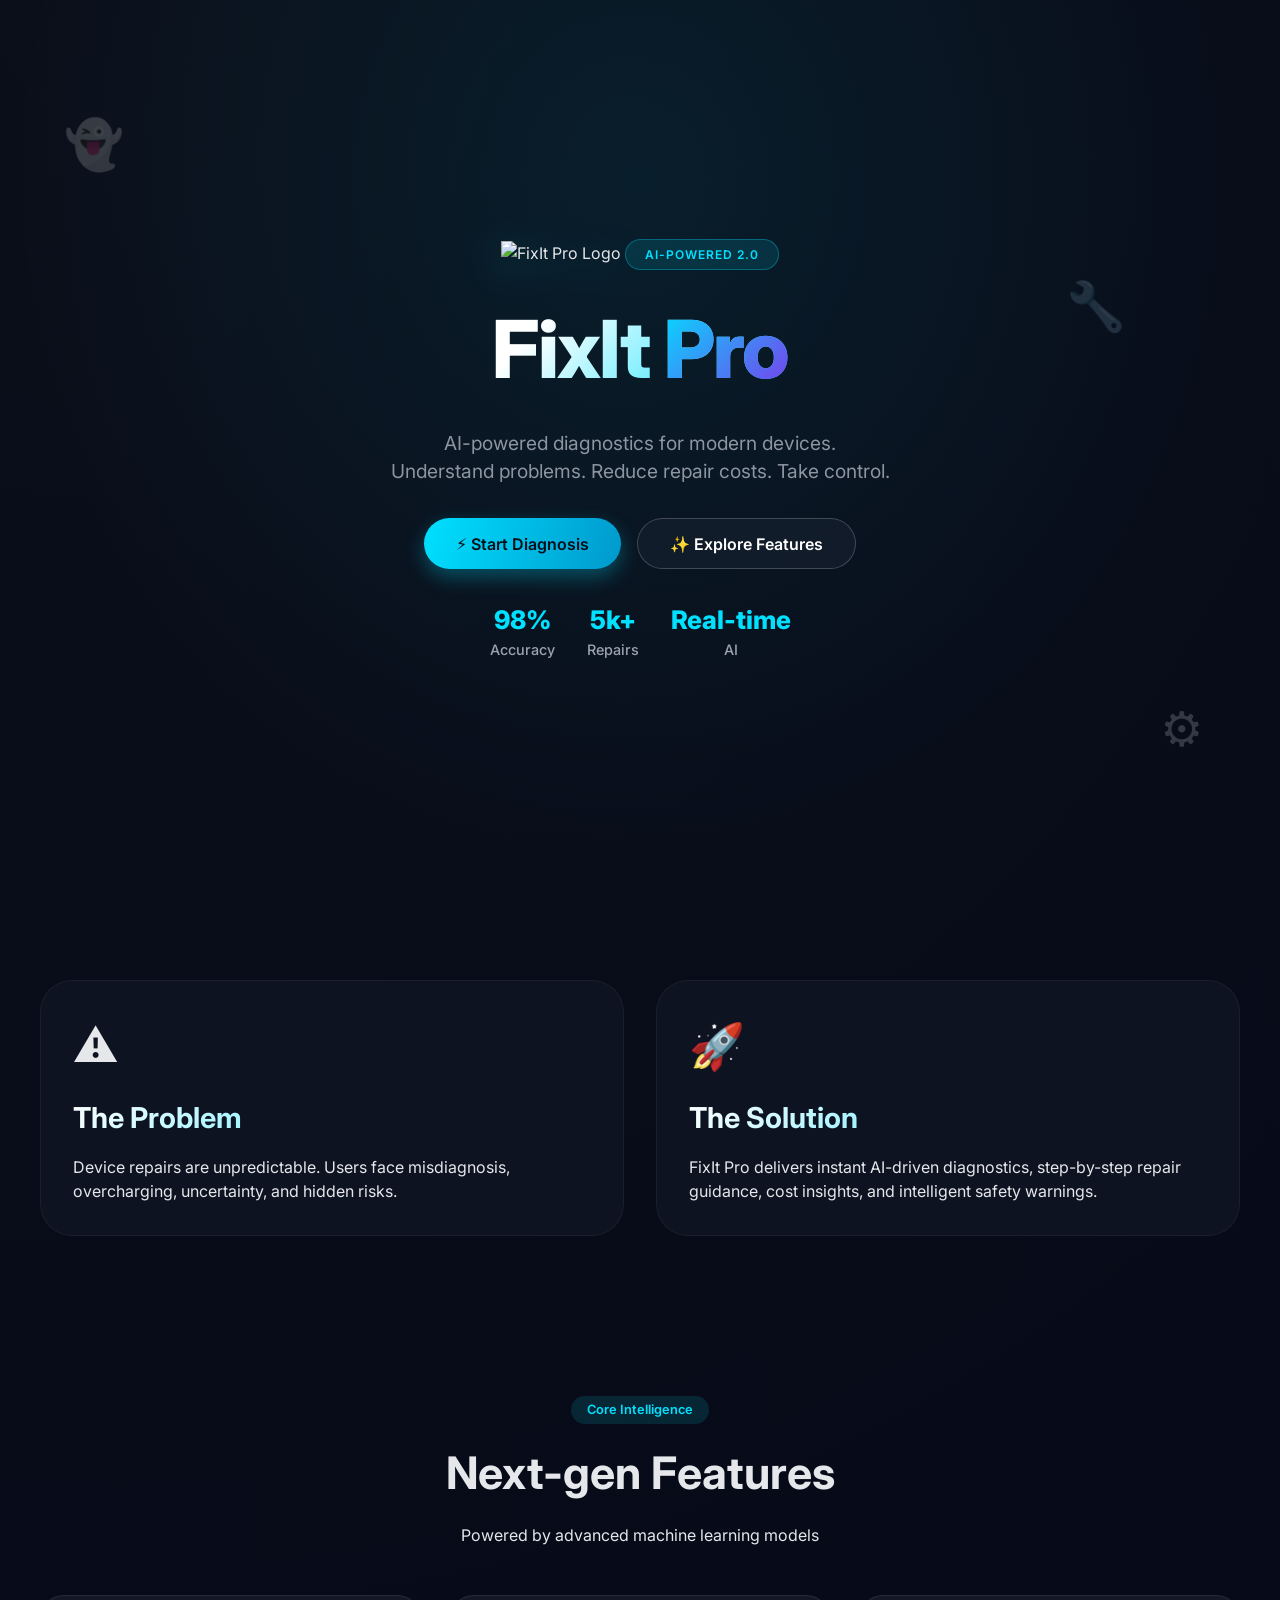
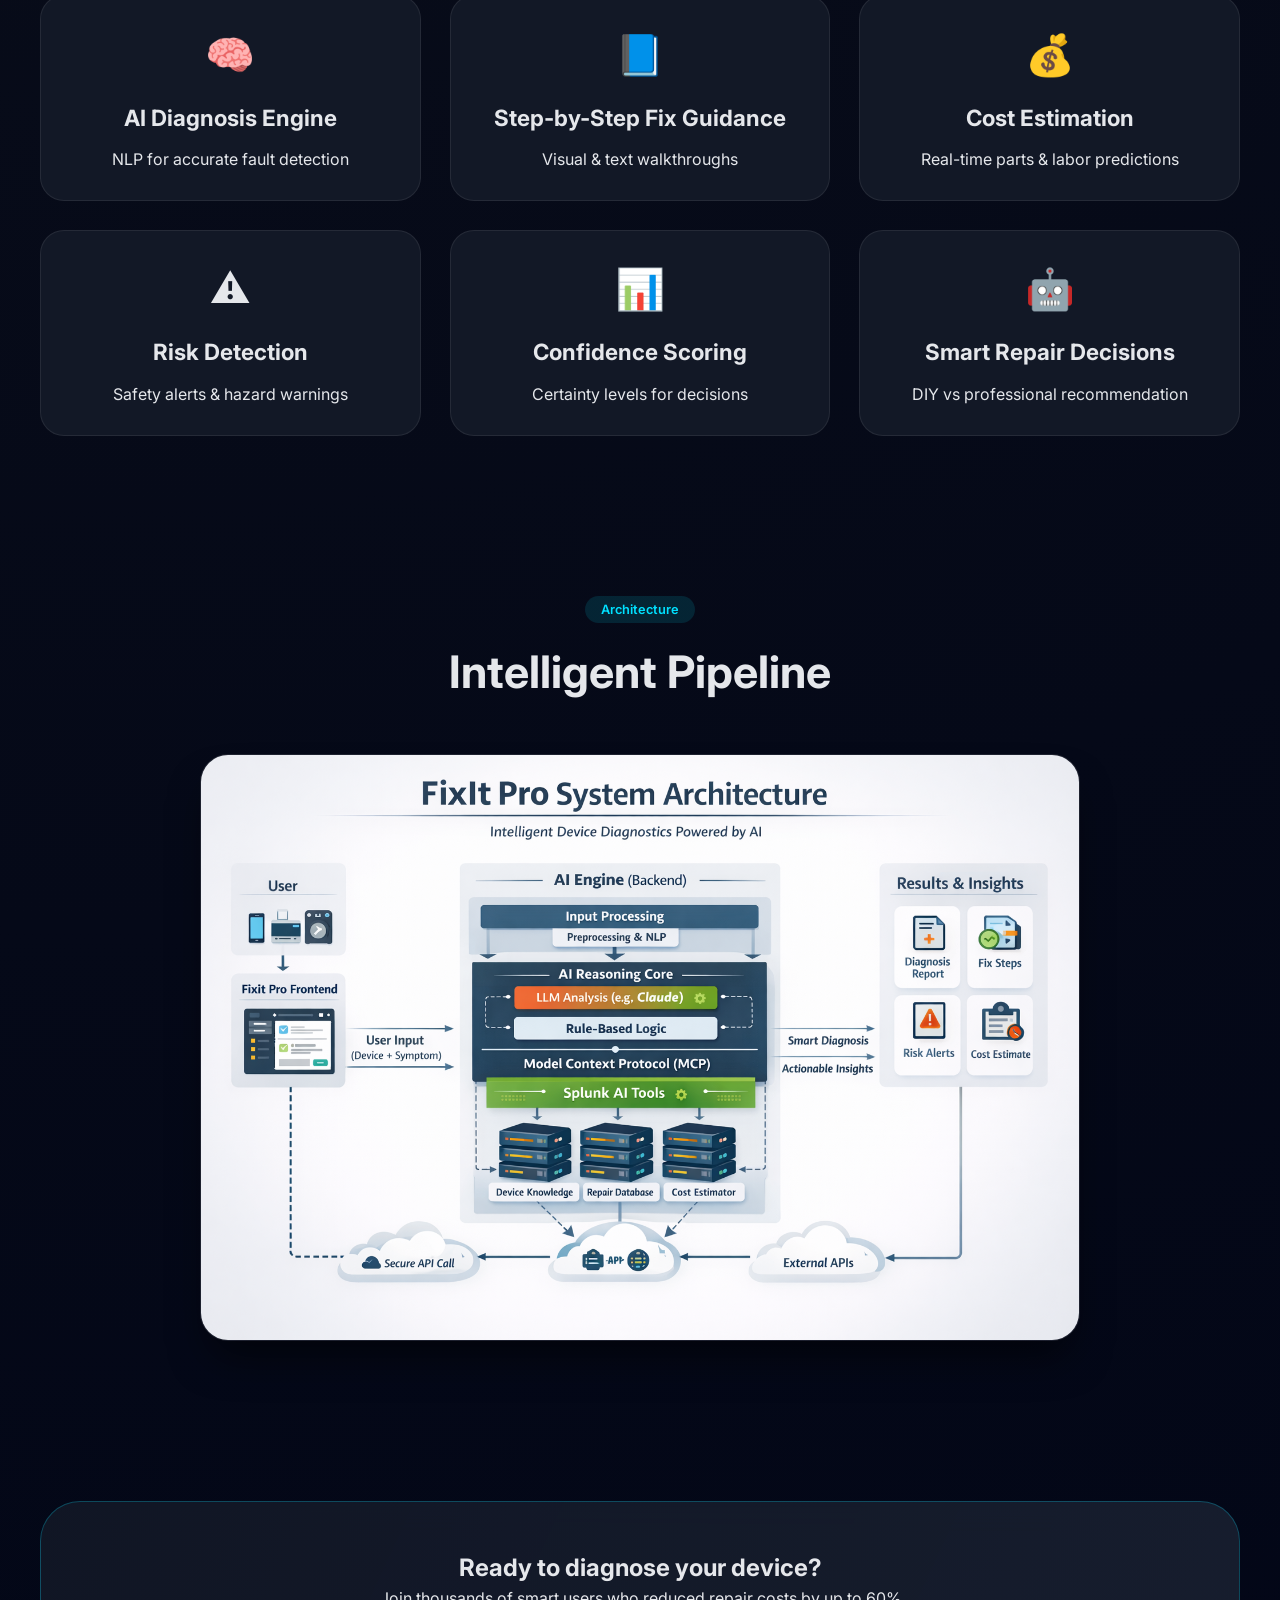
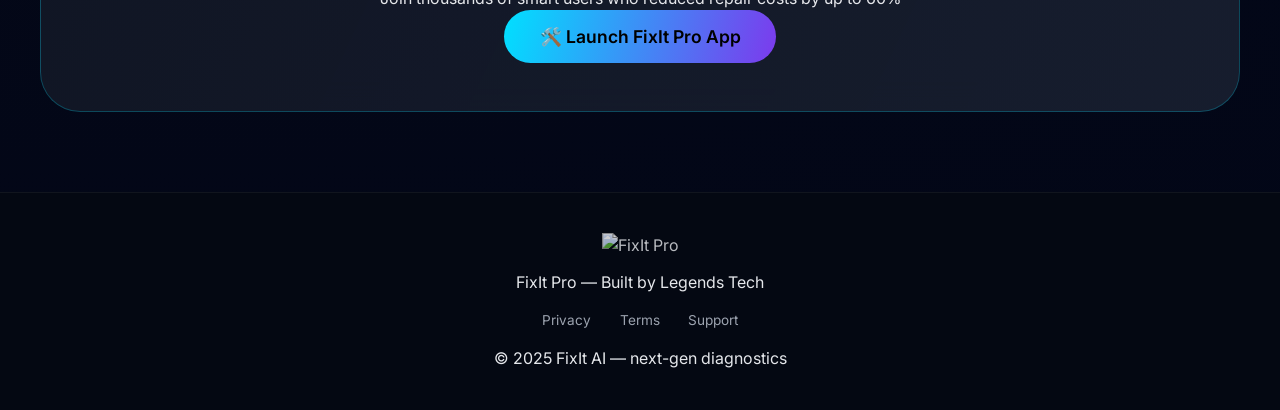
==== index.html @ 6e1b9ca5 "Initial commit — FixIt Pro frontend v2" ====
<!DOCTYPE html>
<html lang="en">
<head>
    <meta charset="UTF-8">
    <meta name="viewport" content="width=device-width, initial-scale=1.0, viewport-fit=cover">
    <title>FixIt Pro | AI-Powered Device Diagnostics</title>
    <link rel="icon" href="./public/fixit-pro-icon.png" />
    <!-- Google Fonts + modern typography -->
    <link href="https://fonts.googleapis.com/css2?family=Inter:opsz,wght@14..32,300;14..32,400;14..32,600;14..32,700;14..32,800&display=swap" rel="stylesheet">
    <style>
        /* ========== GLOBAL RESET & THEME VARIABLES ========== */
        * {
            margin: 0;
            padding: 0;
            box-sizing: border-box;
        }

        :root {
            --bg-main: #0B0F1A;
            --bg-card: #121826;
            --bg-elevated: #1A1F2E;
            --primary: #00E0FF;
            --primary-glow: rgba(0, 224, 255, 0.4);
            --secondary: #7C3AED;
            --secondary-glow: rgba(124, 58, 237, 0.3);
            --danger: #EF4444;
            --success: #10B981;
            --warning: #F59E0B;
            --text-main: #E5E7EB;
            --text-muted: #9CA3AF;
            --border-light: rgba(255,255,255,0.08);
            --transition-fast: 0.2s ease;
            --transition-smooth: 0.4s cubic-bezier(0.2, 0.9, 0.4, 1.1);
        }

        body {
            font-family: 'Inter', 'Segoe UI', system-ui, -apple-system, sans-serif;
            background: radial-gradient(circle at 10% 0%, #0B0F1A, #020617);
            color: var(--text-main);
            overflow-x: hidden;
            line-height: 1.5;
        }

        /* ========== LANDING PAGE STYLES ========== */
        .hero {
            min-height: 100vh;
            display: flex;
            align-items: center;
            justify-content: center;
            position: relative;
            padding: 2rem 1.5rem;
            text-align: center;
            background: radial-gradient(ellipse at 50% 20%, rgba(0,224,255,0.08), transparent 70%);
            overflow: hidden;
        }

        .hero-content {
            max-width: 900px;
            z-index: 2;
            animation: fadeInUp 1s ease-out;
        }

        .hero-logo {
            width: 130px;
            margin-bottom: 1.2rem;
            filter: drop-shadow(0 8px 20px rgba(0,224,255,0.3));
            transition: transform 0.3s ease;
        }

        .hero-logo:hover {
            transform: scale(1.02);
        }

        .hero-badge {
            background: rgba(0,224,255,0.12);
            backdrop-filter: blur(8px);
            padding: 0.35rem 1.2rem;
            border-radius: 40px;
            font-size: 0.75rem;
            font-weight: 600;
            letter-spacing: 1px;
            display: inline-block;
            margin-bottom: 1.2rem;
            color: var(--primary);
            border: 1px solid rgba(0,224,255,0.3);
            text-transform: uppercase;
        }

        .hero-title {
            font-size: clamp(2.8rem, 8vw, 5rem);
            font-weight: 800;
            background: linear-gradient(135deg, #FFFFFF 30%, var(--primary) 80%);
            background-clip: text;
            -webkit-background-clip: text;
            color: transparent;
            margin-bottom: 1rem;
            letter-spacing: -0.02em;
        }

        .glow {
            background: linear-gradient(135deg, var(--primary), var(--secondary));
            background-clip: text;
            -webkit-background-clip: text;
            color: transparent;
        }

        .hero-text {
            max-width: 600px;
            margin: 1.2rem auto;
            font-size: 1.2rem;
            opacity: 0.9;
            color: var(--text-muted);
        }

        .hero-buttons {
            display: flex;
            gap: 1rem;
            justify-content: center;
            flex-wrap: wrap;
            margin: 2rem 0 2rem;
        }

        .cta-btn {
            padding: 0.9rem 2rem;
            border: none;
            border-radius: 60px;
            font-weight: 600;
            font-size: 1rem;
            cursor: pointer;
            transition: all var(--transition-fast);
            font-family: inherit;
        }

        .primary-cta {
            background: linear-gradient(105deg, var(--primary), #0099cc);
            color: #0a0f1a;
            box-shadow: 0 8px 20px rgba(0,224,255,0.3);
        }

        .primary-cta:hover {
            transform: translateY(-4px);
            box-shadow: 0 16px 28px rgba(0,224,255,0.4);
        }

        .secondary-cta {
            background: rgba(20, 30, 45, 0.8);
            backdrop-filter: blur(12px);
            border: 1px solid rgba(255,255,255,0.2);
            color: white;
        }

        .secondary-cta:hover {
            background: rgba(0,224,255,0.15);
            border-color: var(--primary);
        }

        .hero-stats {
            display: flex;
            gap: 2rem;
            justify-content: center;
            margin-top: 2rem;
            flex-wrap: wrap;
        }

        .stat {
            font-size: 0.9rem;
            font-weight: 500;
            color: var(--text-muted);
        }

        .stat span {
            display: block;
            font-size: 1.6rem;
            font-weight: 800;
            color: var(--primary);
        }

        .hero-ghost {
            position: absolute;
            font-size: 3rem;
            opacity: 0.2;
            pointer-events: none;
            animation: float 10s infinite ease-in-out;
            z-index: 0;
        }

        .g1 { top: 12%; left: 5%; animation-duration: 14s; }
        .g2 { bottom: 15%; right: 6%; animation-duration: 12s; }
        .g3 { top: 30%; right: 12%; animation-duration: 18s; }

        @keyframes float {
            0%,100% { transform: translateY(0px) rotate(0deg); }
            50% { transform: translateY(-25px) rotate(5deg); }
        }

        @keyframes fadeInUp {
            from { opacity: 0; transform: translateY(30px); }
            to { opacity: 1; transform: translateY(0); }
        }

        .section {
            padding: 5rem 1rem;
        }

        .container-responsive {
            max-width: 1280px;
            margin: 0 auto;
            padding: 0 1.5rem;
        }

        .two-columns {
            display: grid;
            grid-template-columns: repeat(auto-fit, minmax(280px, 1fr));
            gap: 2rem;
        }

        .info-card {
            background: rgba(18, 24, 38, 0.7);
            backdrop-filter: blur(12px);
            border-radius: 2rem;
            padding: 2rem;
            border: 1px solid rgba(255,255,255,0.05);
            transition: transform var(--transition-smooth);
        }

        .info-card:hover {
            transform: translateY(-6px);
            border-color: rgba(0,224,255,0.2);
        }

        .card-icon {
            font-size: 2.8rem;
            margin-bottom: 1rem;
        }

        .info-card h2 {
            font-size: 1.8rem;
            margin-bottom: 1rem;
            background: linear-gradient(135deg, #fff, var(--primary));
            background-clip: text;
            -webkit-background-clip: text;
            color: transparent;
        }

        .section-header {
            text-align: center;
            margin-bottom: 3rem;
        }

        .section-tag {
            display: inline-block;
            background: rgba(0,224,255,0.12);
            padding: 0.25rem 1rem;
            border-radius: 40px;
            font-size: 0.8rem;
            font-weight: 600;
            color: var(--primary);
            margin-bottom: 1rem;
        }

        .section-header h2 {
            font-size: clamp(2rem, 5vw, 2.8rem);
            font-weight: 700;
            margin-bottom: 1rem;
        }

        .grid {
            display: grid;
            grid-template-columns: repeat(auto-fit, minmax(280px, 1fr));
            gap: 1.8rem;
        }

        .card {
            background: var(--bg-card);
            border-radius: 1.5rem;
            padding: 1.8rem;
            text-align: center;
            transition: all var(--transition-smooth);
            border: 1px solid var(--border-light);
        }

        .card:hover {
            transform: translateY(-8px);
            border-color: rgba(0,224,255,0.4);
            box-shadow: 0 20px 35px -12px rgba(0,0,0,0.5);
        }

        .card-icon-small {
            font-size: 2.5rem;
            margin-bottom: 1rem;
        }

        .card h3 {
            font-size: 1.4rem;
            margin-bottom: 0.8rem;
        }

        .arch-img {
            width: 100%;
            max-width: 880px;
            border-radius: 28px;
            box-shadow: 0 25px 40px -12px rgba(0,0,0,0.6);
            margin: 0 auto;
            display: block;
            border: 1px solid rgba(255,255,255,0.1);
        }

        .cta-glass {
            background: linear-gradient(115deg, rgba(18,24,38,0.9), rgba(28,35,52,0.8));
            backdrop-filter: blur(16px);
            border-radius: 2.5rem;
            padding: 3rem 2rem;
            text-align: center;
            border: 1px solid rgba(0,224,255,0.25);
        }

        .large-cta {
            background: linear-gradient(105deg, var(--primary), var(--secondary));
            padding: 1rem 2.2rem;
            font-size: 1.1rem;
        }

        .footer {
            background: rgba(5, 8, 18, 0.9);
            border-top: 1px solid rgba(255,255,255,0.05);
            padding: 2.5rem 1rem;
            text-align: center;
        }

        .footer-logo {
            width: 50px;
            margin-bottom: 0.8rem;
            opacity: 0.8;
        }

        .footer-links {
            display: flex;
            gap: 1.8rem;
            justify-content: center;
            margin: 1rem 0;
            flex-wrap: wrap;
        }

        .footer-links a {
            color: var(--text-muted);
            text-decoration: none;
            font-size: 0.85rem;
        }

        .footer-links a:hover {
            color: var(--primary);
        }

        @media (max-width: 640px) {
            .hero-buttons { flex-direction: column; align-items: center; }
            .cta-btn { width: 80%; }
            .section { padding: 3rem 1rem; }
        }
    </style>
</head>
<body>

<!-- HERO SECTION -->
<header class="hero">
    <div class="hero-content">
        <img src="./public/fixit-pro-logo.png" class="hero-logo" alt="FixIt Pro Logo" />
        <div class="hero-badge">AI-POWERED 2.0</div>
        <h1 class="hero-title">FixIt <span class="glow">Pro</span></h1>
        <p class="hero-text">
            AI-powered diagnostics for modern devices.<br>
            Understand problems. Reduce repair costs. Take control.
        </p>
        <div class="hero-buttons">
            <button onclick="window.location.href='app.html'" class="cta-btn primary-cta">
                ⚡ Start Diagnosis
            </button>
            <button onclick="document.getElementById('features').scrollIntoView({behavior:'smooth'})" class="cta-btn secondary-cta">
                ✨ Explore Features
            </button>
        </div>
        <div class="hero-stats">
            <div class="stat"><span>98%</span> Accuracy</div>
            <div class="stat"><span>5k+</span> Repairs</div>
            <div class="stat"><span>Real-time</span> AI</div>
        </div>
    </div>
    <div class="hero-ghost g1">👻</div>
    <div class="hero-ghost g2">⚙️</div>
    <div class="hero-ghost g3">🔧</div>
</header>

<!-- PROBLEM & SOLUTION SECTION -->
<section class="section" id="problem-solution">
    <div class="container-responsive">
        <div class="two-columns">
            <div class="info-card problem-card">
                <div class="card-icon">⚠️</div>
                <h2>The Problem</h2>
                <p>Device repairs are unpredictable. Users face misdiagnosis, overcharging, uncertainty, and hidden risks.</p>
            </div>
            <div class="info-card solution-card">
                <div class="card-icon">🚀</div>
                <h2>The Solution</h2>
                <p>FixIt Pro delivers instant AI-driven diagnostics, step-by-step repair guidance, cost insights, and intelligent safety warnings.</p>
            </div>
        </div>
    </div>
</section>

<!-- FEATURES SECTION -->
<section class="section" id="features">
    <div class="container-responsive">
        <div class="section-header">
            <span class="section-tag">Core Intelligence</span>
            <h2>Next-gen Features</h2>
            <p>Powered by advanced machine learning models</p>
        </div>
        <div class="grid">
            <div class="card"><div class="card-icon-small">🧠</div><h3>AI Diagnosis Engine</h3><p>NLP for accurate fault detection</p></div>
            <div class="card"><div class="card-icon-small">📘</div><h3>Step-by-Step Fix Guidance</h3><p>Visual & text walkthroughs</p></div>
            <div class="card"><div class="card-icon-small">💰</div><h3>Cost Estimation</h3><p>Real-time parts & labor predictions</p></div>
            <div class="card"><div class="card-icon-small">⚠️</div><h3>Risk Detection</h3><p>Safety alerts & hazard warnings</p></div>
            <div class="card"><div class="card-icon-small">📊</div><h3>Confidence Scoring</h3><p>Certainty levels for decisions</p></div>
            <div class="card"><div class="card-icon-small">🤖</div><h3>Smart Repair Decisions</h3><p>DIY vs professional recommendation</p></div>
        </div>
    </div>
</section>

<!-- ARCHITECTURE SECTION -->
<section class="section">
    <div class="container-responsive">
        <div class="section-header">
            <span class="section-tag">Architecture</span>
            <h2>Intelligent Pipeline</h2>
        </div>
        <img src="./public/fixIt-pro-architechure.png" class="arch-img" alt="Architecture">
    </div>
</section>

<!-- CALL TO ACTION SECTION -->
<section class="section cta-section">
    <div class="container-responsive">
        <div class="cta-glass">
            <h2>Ready to diagnose your device?</h2>
            <p>Join thousands of smart users who reduced repair costs by up to 60%</p>
            <button onclick="window.location.href='app.html'" class="cta-btn large-cta">
                🛠️ Launch FixIt Pro App
            </button>
        </div>
    </div>
</section>

<!-- FOOTER -->
<footer class="footer">
    <div class="footer-content">
        <img src="./public/fixit-pro-logo.png" class="footer-logo" alt="FixIt Pro">
        <p>FixIt Pro — Built by Legends Tech</p>
        <div class="footer-links">
            <a href="#">Privacy</a>
            <a href="#">Terms</a>
            <a href="#">Support</a>
        </div>
        <div class="footer-copy">© 2025 FixIt AI — next-gen diagnostics</div>
    </div>
</footer>

</body>
</html>
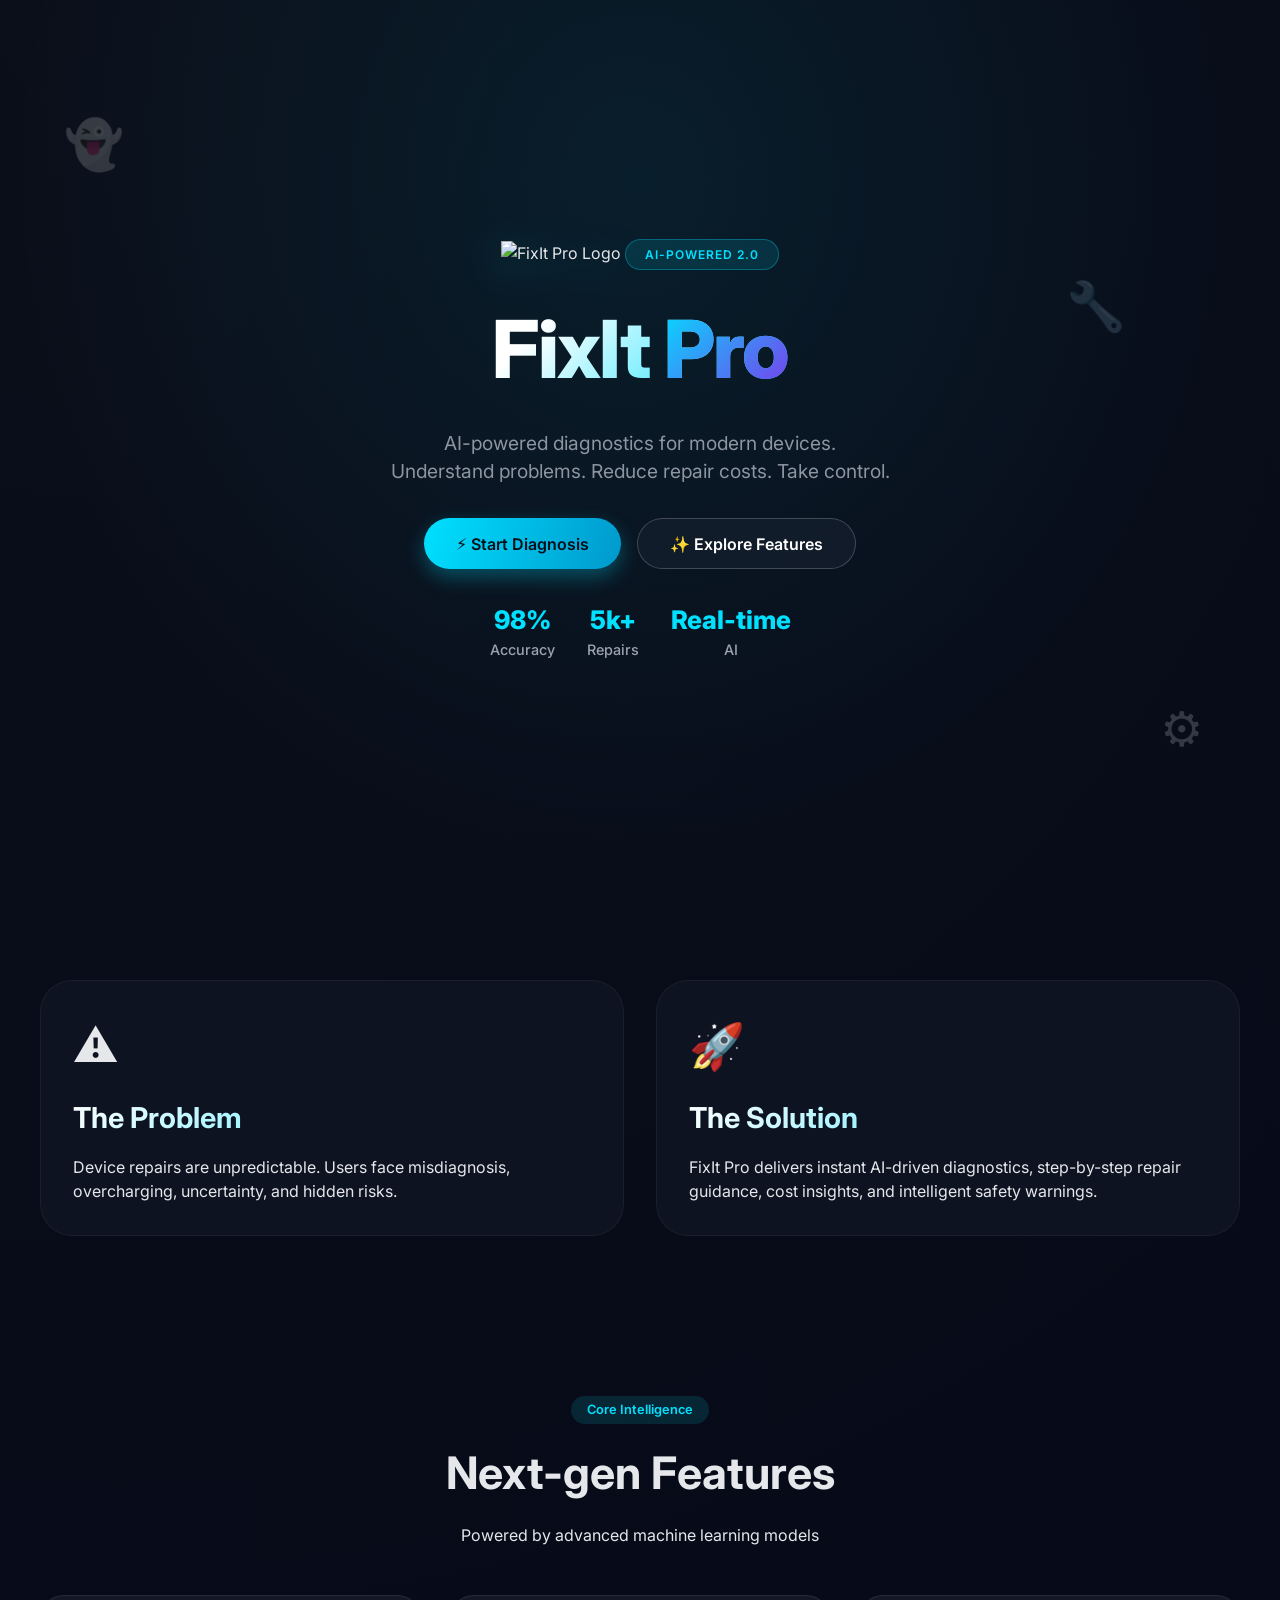
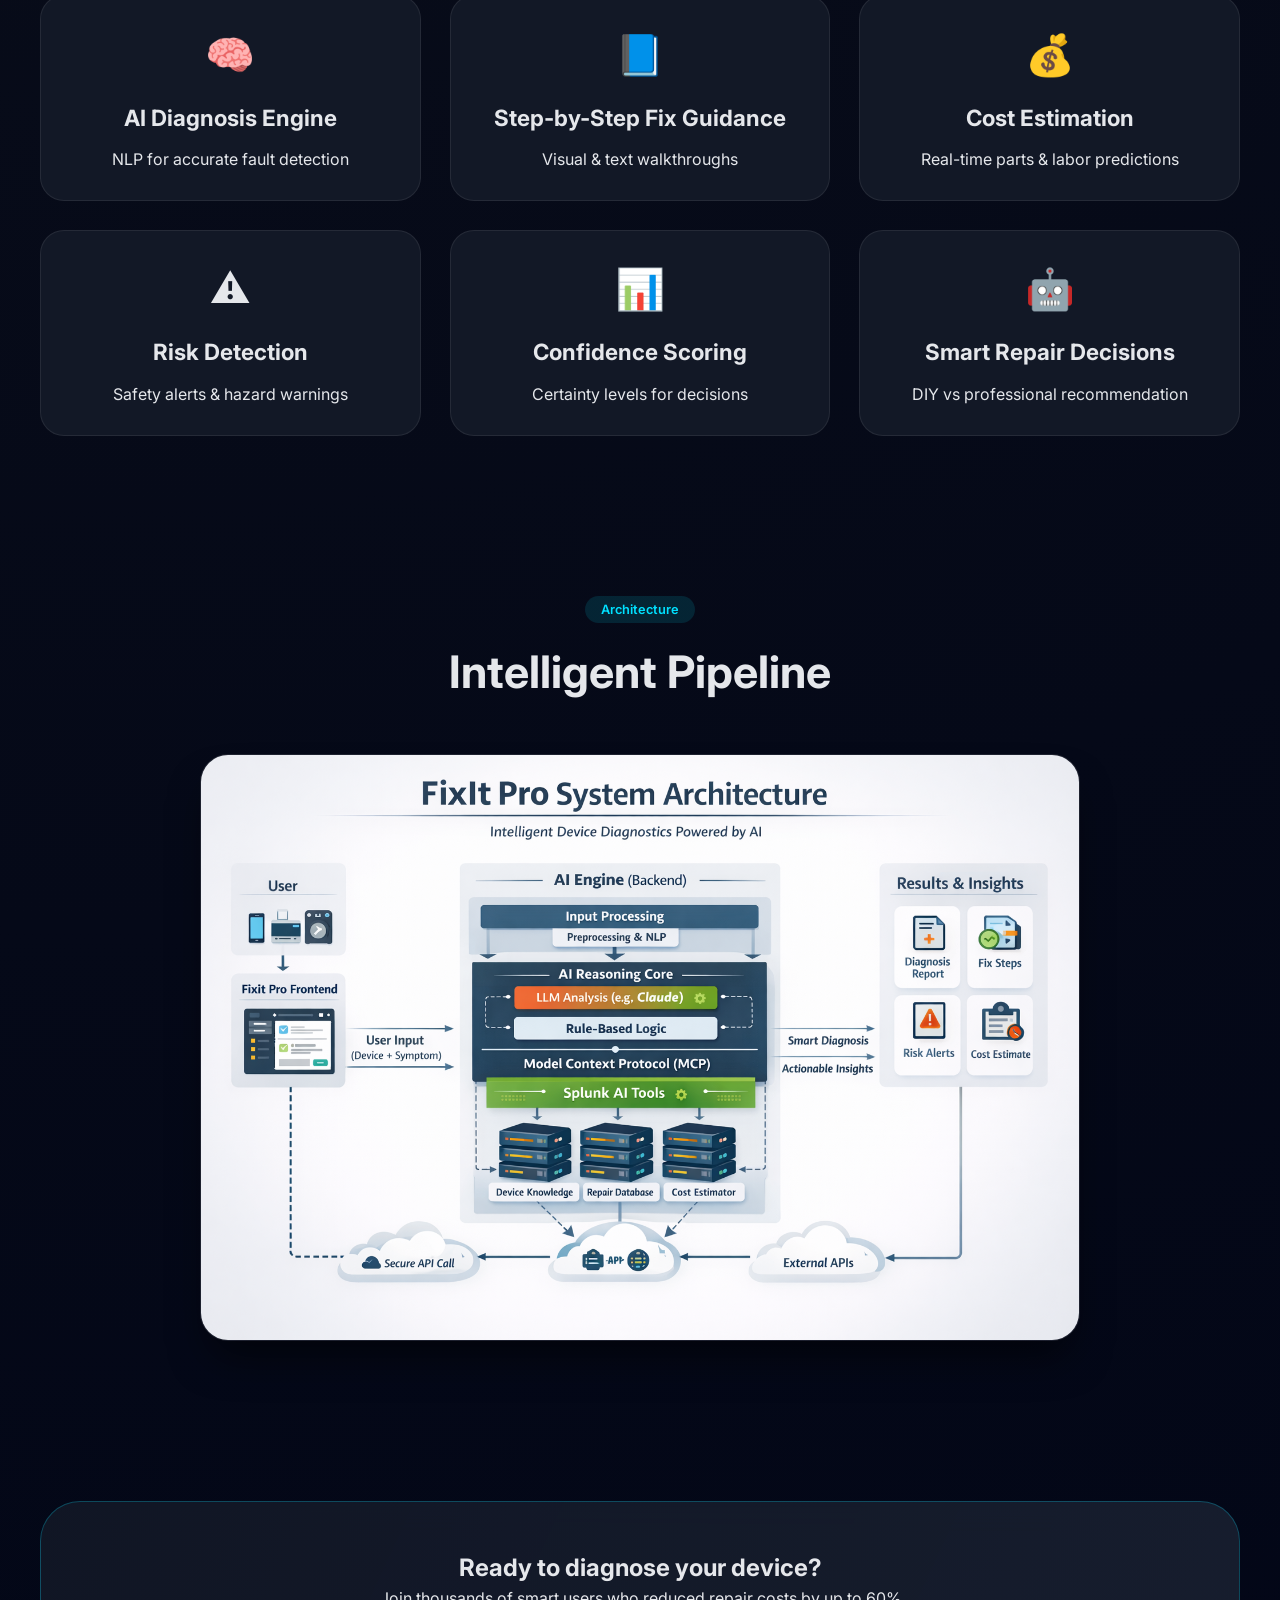
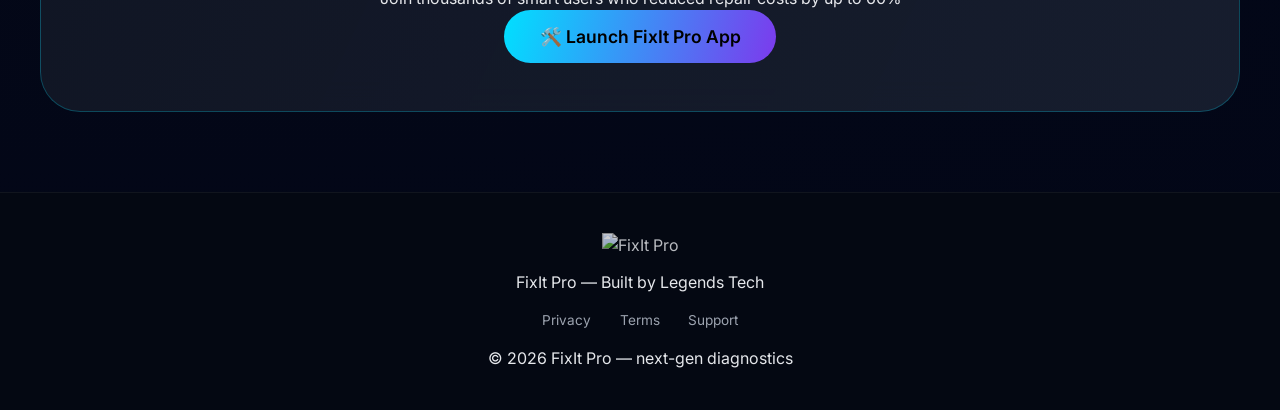
==== commit 1f94aaa8: "Update footer copyright year to 2026" ====
--- a/index.html
+++ b/index.html
@@ -460,9 +460,9 @@
             <a href="#">Terms</a>
             <a href="#">Support</a>
         </div>
-        <div class="footer-copy">© 2025 FixIt AI — next-gen diagnostics</div>
+        <div class="footer-copy">© 2026 FixIt Pro — next-gen diagnostics</div>
     </div>
 </footer>
 
 </body>
-</html>+</html>
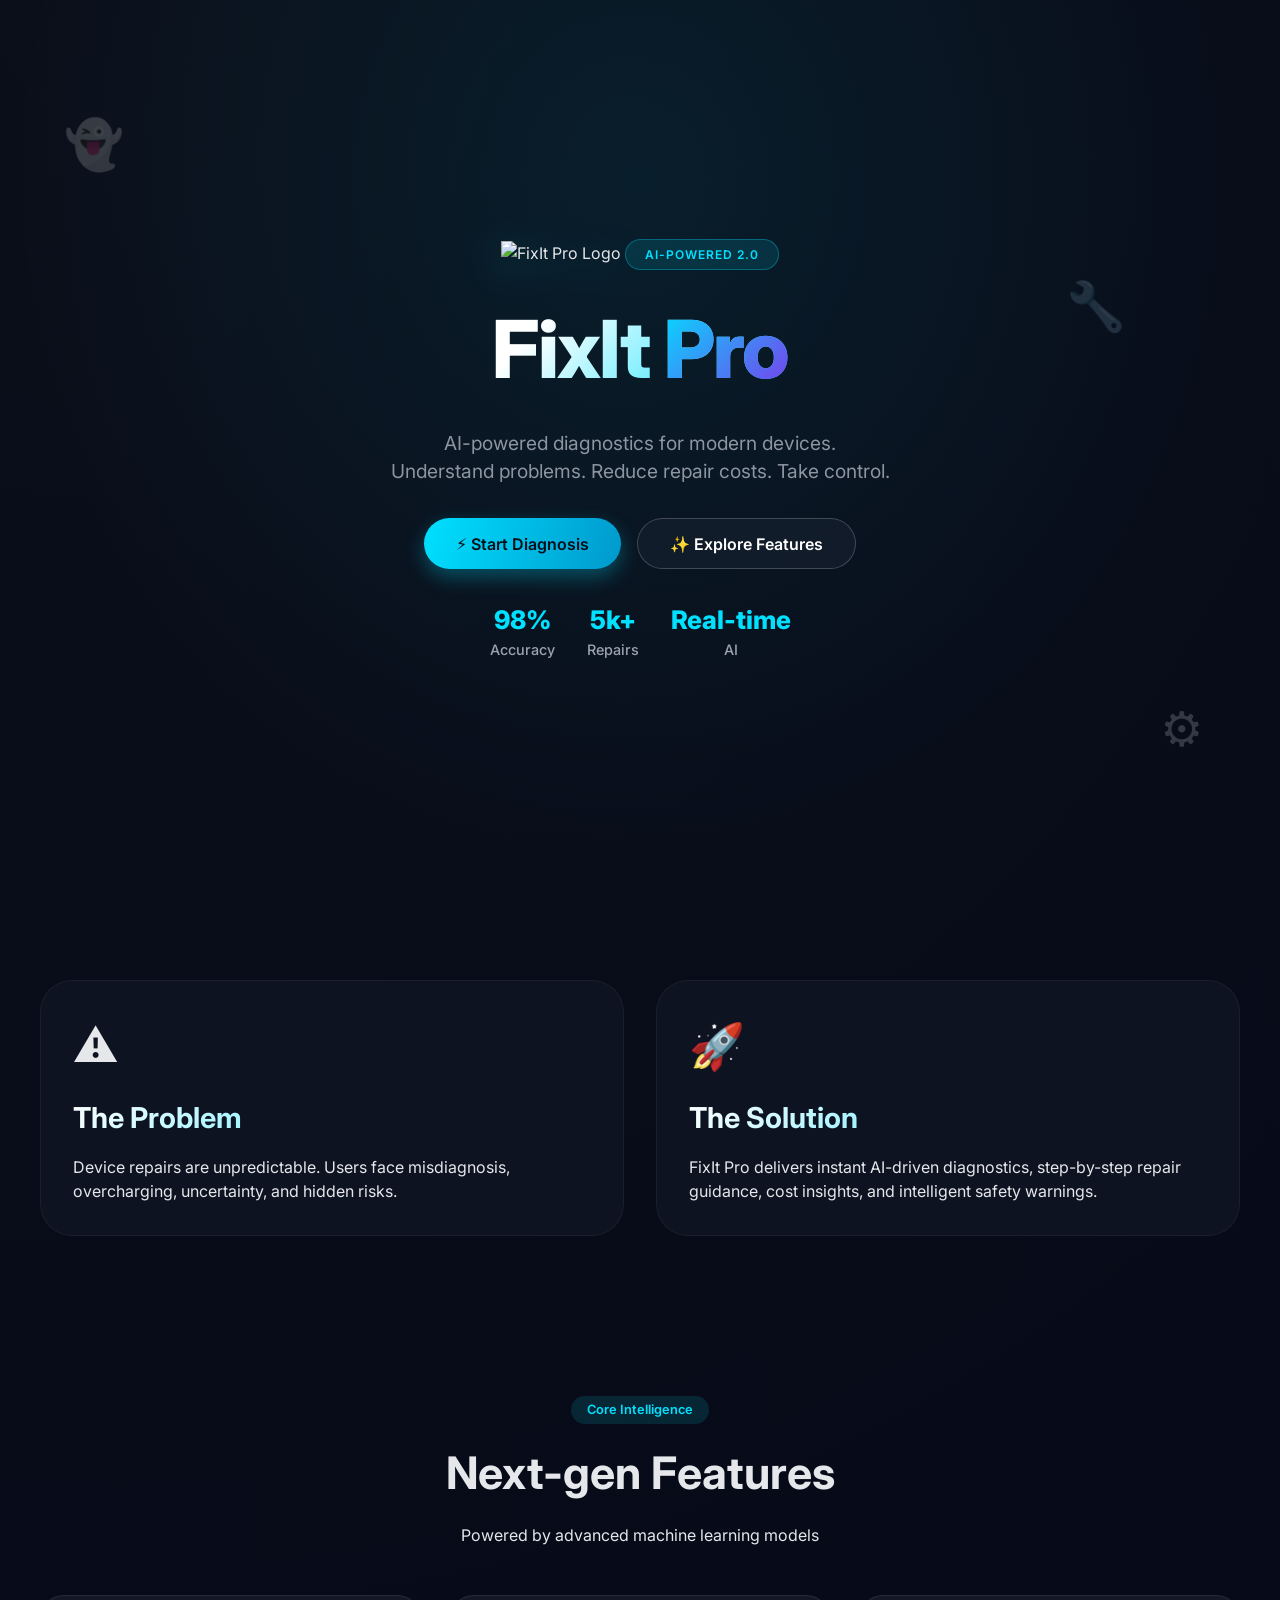
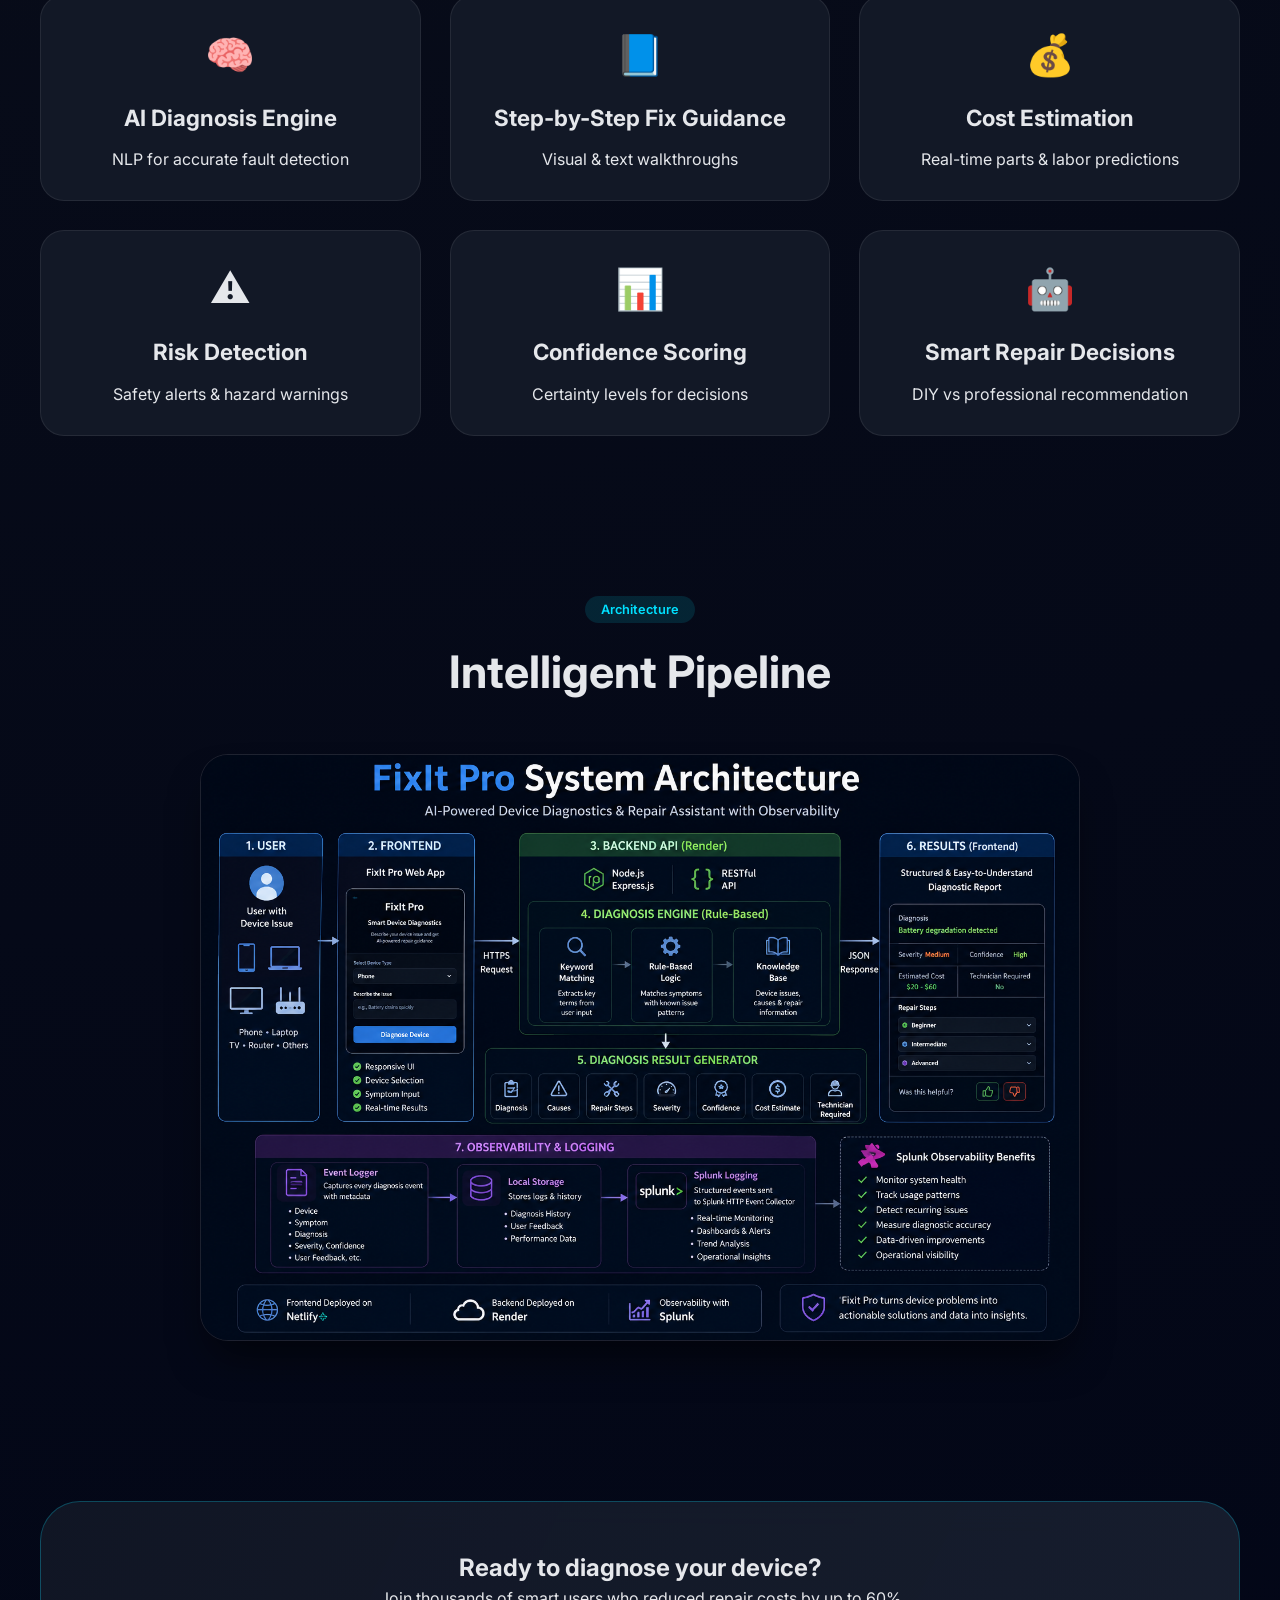
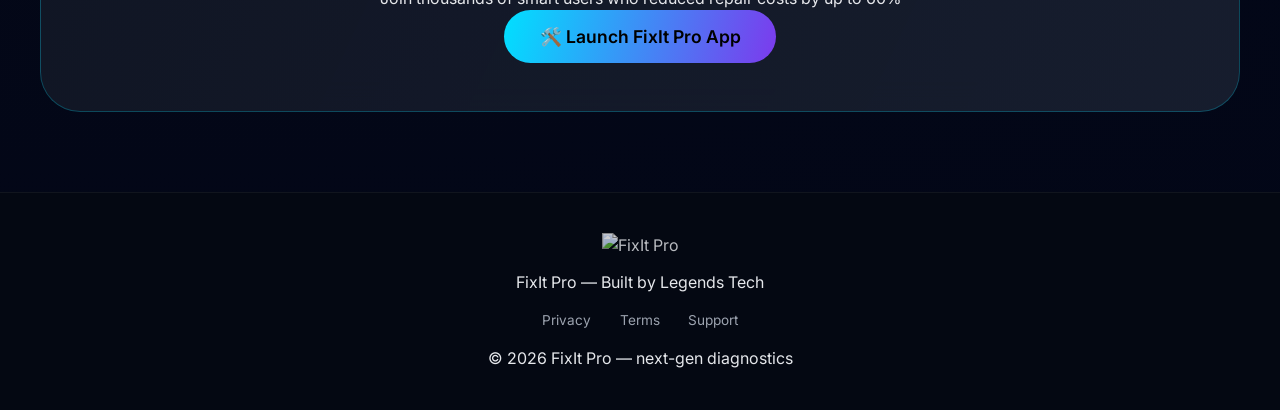
==== commit 66ef0acb: "Update index.html" ====
--- a/index.html
+++ b/index.html
@@ -433,7 +433,7 @@
             <span class="section-tag">Architecture</span>
             <h2>Intelligent Pipeline</h2>
         </div>
-        <img src="./public/fixIt-pro-architechure.png" class="arch-img" alt="Architecture">
+        <img src="./public/architecture_diagram.png" class="arch-img" alt="Architecture">
     </div>
 </section>
 
